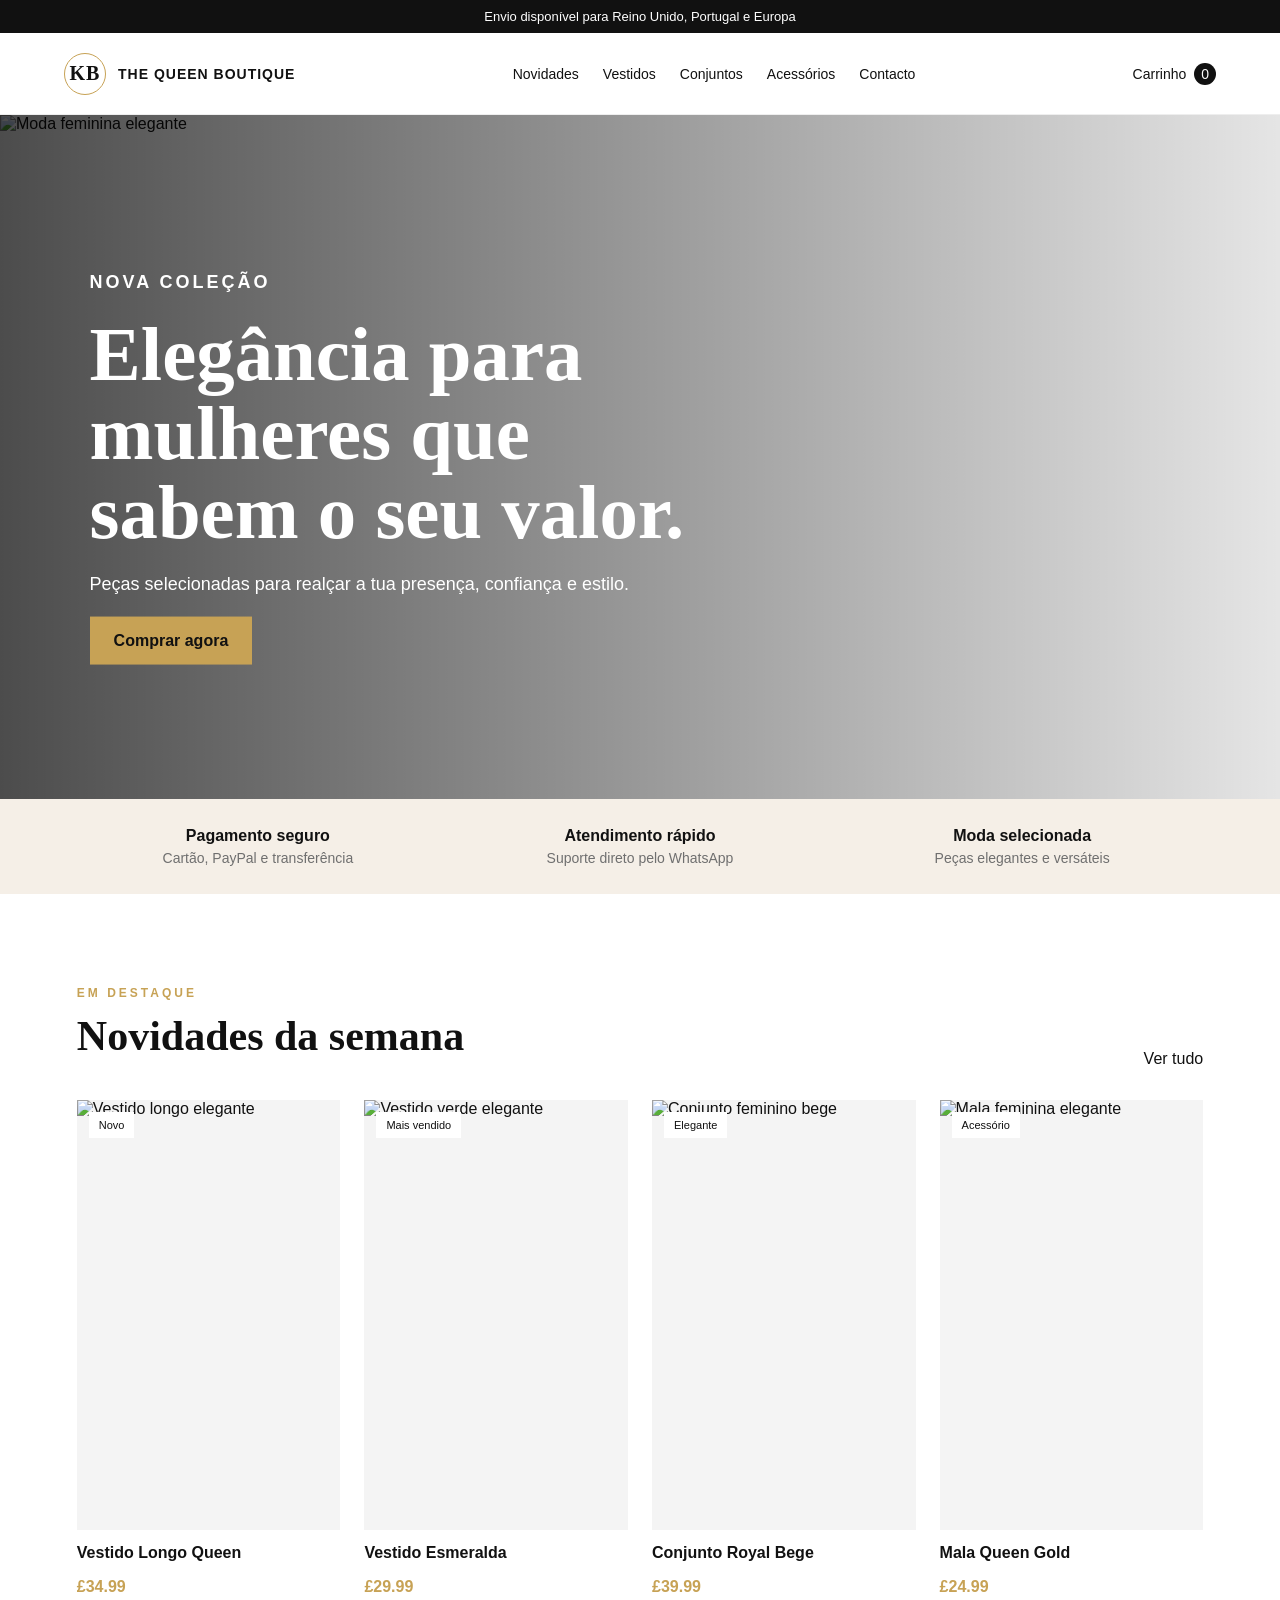
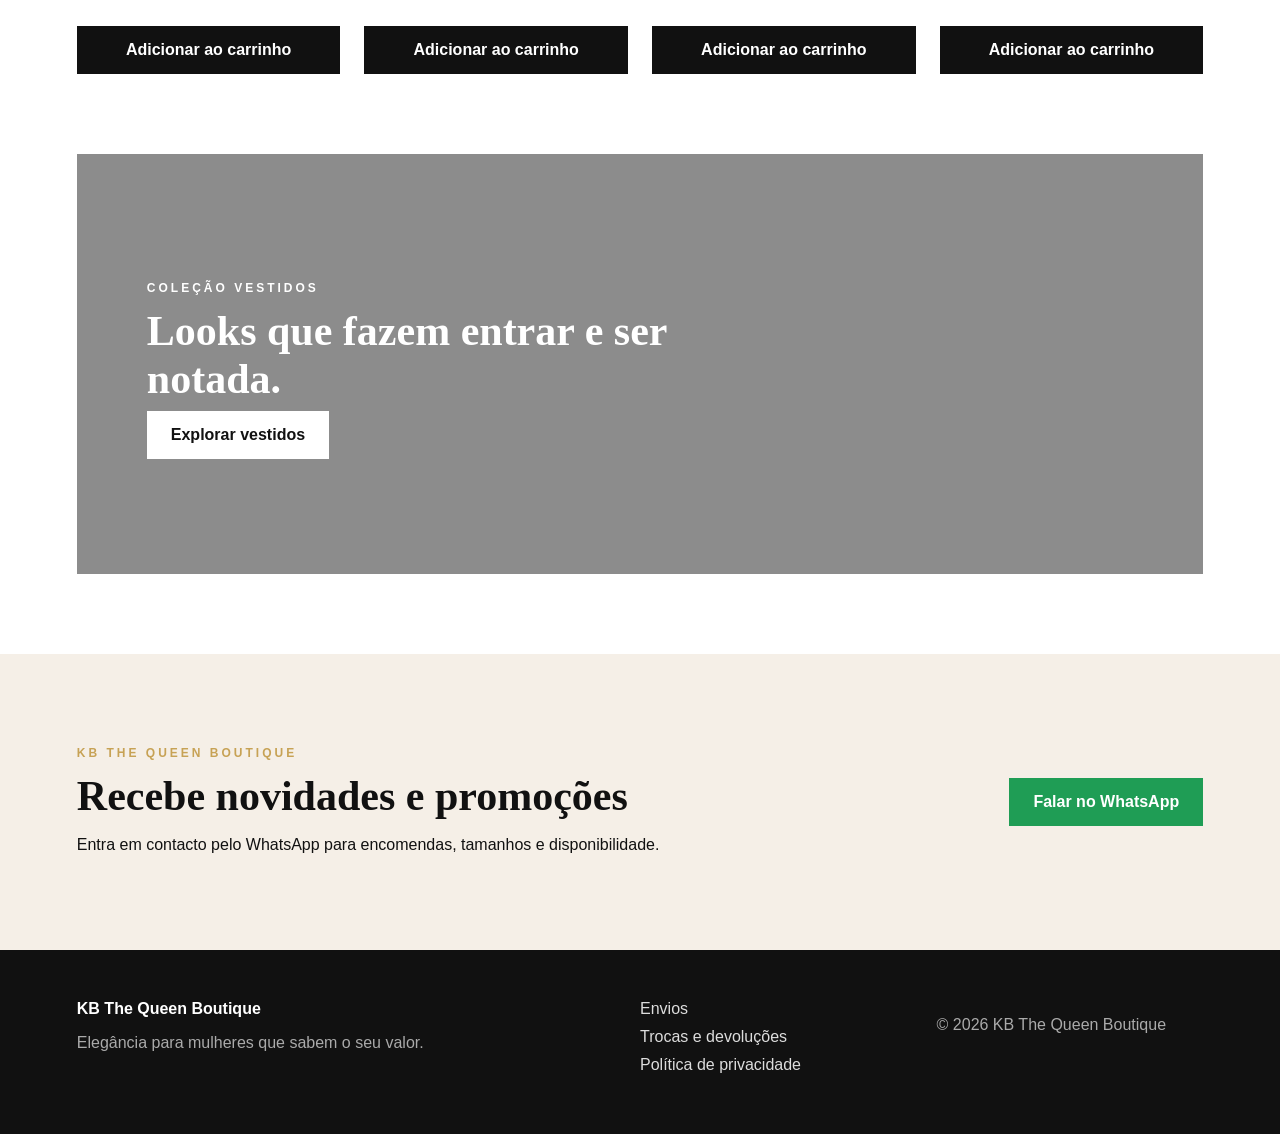
==== index.html @ 650dfbdb "Add files via upload" ====
<!DOCTYPE html>
<html lang="pt">
<head>
  <meta charset="UTF-8" />
  <meta name="viewport" content="width=device-width, initial-scale=1.0" />
  <meta name="description" content="KB The Queen Boutique — moda elegante para mulheres que sabem o seu valor." />
  <title>KB The Queen Boutique</title>
  <link rel="preconnect" href="https://images.unsplash.com">
  <link rel="stylesheet" href="styles.css" />
</head>
<body>
  <div class="topbar">Envio disponível para Reino Unido, Portugal e Europa</div>

  <header class="header">
    <a class="logo" href="index.html">
      <span class="logo-mark">KB</span>
      <span>THE QUEEN BOUTIQUE</span>
    </a>

    <button class="menu-btn" aria-label="Abrir menu" onclick="toggleMenu()">☰</button>

    <nav id="mainNav" class="nav">
      <a href="#novidades">Novidades</a>
      <a href="#vestidos">Vestidos</a>
      <a href="#conjuntos">Conjuntos</a>
      <a href="#acessorios">Acessórios</a>
      <a href="#contacto">Contacto</a>
    </nav>

    <a class="cart-link" href="carrinho.html">Carrinho <span id="cartCount">0</span></a>
  </header>

  <main>
    <section class="hero">
      <div class="hero-overlay"></div>
      <img src="https://images.unsplash.com/photo-1594633312681-425c7b97ccd1?auto=format&fit=crop&w=1800&q=85" alt="Moda feminina elegante" />
      <div class="hero-content">
        <p class="eyebrow">NOVA COLEÇÃO</p>
        <h1>Elegância para mulheres que sabem o seu valor.</h1>
        <p>Peças selecionadas para realçar a tua presença, confiança e estilo.</p>
        <a class="btn primary" href="#novidades">Comprar agora</a>
      </div>
    </section>

    <section class="benefits">
      <div><strong>Pagamento seguro</strong><span>Cartão, PayPal e transferência</span></div>
      <div><strong>Atendimento rápido</strong><span>Suporte direto pelo WhatsApp</span></div>
      <div><strong>Moda selecionada</strong><span>Peças elegantes e versáteis</span></div>
    </section>

    <section class="section" id="novidades">
      <div class="section-heading">
        <div>
          <p class="eyebrow dark">EM DESTAQUE</p>
          <h2>Novidades da semana</h2>
        </div>
        <a href="#catalogo">Ver tudo</a>
      </div>

      <div class="product-grid" id="catalogo">
        <article class="product-card" data-category="vestidos">
          <a href="produto.html?id=1">
            <div class="product-image">
              <span class="badge">Novo</span>
              <img src="https://images.unsplash.com/photo-1566174053879-31528523f8ae?auto=format&fit=crop&w=900&q=85" alt="Vestido longo elegante" />
            </div>
            <div class="product-info">
              <h3>Vestido Longo Queen</h3>
              <p class="price">£34.99</p>
            </div>
          </a>
          <button class="btn secondary" onclick="addToCart(1)">Adicionar ao carrinho</button>
        </article>

        <article class="product-card" data-category="vestidos">
          <a href="produto.html?id=2">
            <div class="product-image">
              <span class="badge">Mais vendido</span>
              <img src="https://images.unsplash.com/photo-1595777457583-95e059d581b8?auto=format&fit=crop&w=900&q=85" alt="Vestido verde elegante" />
            </div>
            <div class="product-info">
              <h3>Vestido Esmeralda</h3>
              <p class="price">£29.99</p>
            </div>
          </a>
          <button class="btn secondary" onclick="addToCart(2)">Adicionar ao carrinho</button>
        </article>

        <article class="product-card" data-category="conjuntos">
          <a href="produto.html?id=3">
            <div class="product-image">
              <span class="badge">Elegante</span>
              <img src="https://images.unsplash.com/photo-1591369822096-ffd140ec948f?auto=format&fit=crop&w=900&q=85" alt="Conjunto feminino bege" />
            </div>
            <div class="product-info">
              <h3>Conjunto Royal Bege</h3>
              <p class="price">£39.99</p>
            </div>
          </a>
          <button class="btn secondary" onclick="addToCart(3)">Adicionar ao carrinho</button>
        </article>

        <article class="product-card" data-category="acessorios">
          <a href="produto.html?id=4">
            <div class="product-image">
              <span class="badge">Acessório</span>
              <img src="https://images.unsplash.com/photo-1566150905458-1bf1fc113f0d?auto=format&fit=crop&w=900&q=85" alt="Mala feminina elegante" />
            </div>
            <div class="product-info">
              <h3>Mala Queen Gold</h3>
              <p class="price">£24.99</p>
            </div>
          </a>
          <button class="btn secondary" onclick="addToCart(4)">Adicionar ao carrinho</button>
        </article>
      </div>
    </section>

    <section class="category-banner" id="vestidos">
      <div>
        <p class="eyebrow">COLEÇÃO VESTIDOS</p>
        <h2>Looks que fazem entrar e ser notada.</h2>
        <a class="btn light" href="#catalogo">Explorar vestidos</a>
      </div>
    </section>

    <section class="section newsletter" id="contacto">
      <div>
        <p class="eyebrow dark">KB THE QUEEN BOUTIQUE</p>
        <h2>Recebe novidades e promoções</h2>
        <p>Entra em contacto pelo WhatsApp para encomendas, tamanhos e disponibilidade.</p>
      </div>
      <a class="btn whatsapp" href="https://wa.me/447404824408?text=Olá%20KB%20The%20Queen%20Boutique,%20quero%20fazer%20uma%20encomenda." target="_blank" rel="noopener">Falar no WhatsApp</a>
    </section>
  </main>

  <footer>
    <div>
      <strong>KB The Queen Boutique</strong>
      <p>Elegância para mulheres que sabem o seu valor.</p>
    </div>
    <div>
      <a href="#">Envios</a>
      <a href="#">Trocas e devoluções</a>
      <a href="#">Política de privacidade</a>
    </div>
    <p>© 2026 KB The Queen Boutique</p>
  </footer>

  <script src="script.js"></script>
</body>
</html>
---- styles.css ----
:root{
  --black:#111;
  --white:#fff;
  --gold:#c7a255;
  --beige:#f5efe7;
  --muted:#6f6f6f;
  --green:#1f9d55;
}
*{box-sizing:border-box}
html{scroll-behavior:smooth}
body{margin:0;font-family:Arial,Helvetica,sans-serif;color:var(--black);background:#fff}
a{text-decoration:none;color:inherit}
img{width:100%;display:block}
button,select{font:inherit}
.topbar{background:#111;color:#fff;text-align:center;padding:9px 16px;font-size:13px}
.header{height:82px;padding:0 5vw;display:flex;align-items:center;justify-content:space-between;border-bottom:1px solid #eee;position:sticky;top:0;background:#fff;z-index:20}
.logo{display:flex;align-items:center;gap:12px;font-weight:700;letter-spacing:1px;font-size:14px}
.logo-mark{width:42px;height:42px;border:1px solid var(--gold);border-radius:50%;display:grid;place-items:center;font-family:Georgia,serif;font-size:20px}
.nav{display:flex;gap:24px;font-size:14px}
.nav a:hover{color:var(--gold)}
.menu-btn{display:none;background:none;border:0;font-size:25px}
.cart-link{font-size:14px}
.cart-link span{background:#111;color:#fff;border-radius:50%;padding:3px 7px;margin-left:4px}
.hero{height:76vh;min-height:560px;position:relative;overflow:hidden}
.hero img{height:100%;object-fit:cover}
.hero-overlay{position:absolute;inset:0;background:linear-gradient(90deg,rgba(0,0,0,.7),rgba(0,0,0,.1))}
.hero-content{position:absolute;left:7vw;top:50%;transform:translateY(-50%);max-width:620px;color:#fff}
.hero h1{font-family:Georgia,serif;font-size:clamp(42px,6vw,78px);line-height:1.03;margin:12px 0 18px}
.hero p{font-size:18px;line-height:1.6}
.eyebrow{letter-spacing:3px;font-size:12px;font-weight:700}
.eyebrow.dark{color:var(--gold)}
.btn{display:inline-block;border:none;padding:15px 24px;text-align:center;cursor:pointer;font-weight:700;transition:.2s}
.btn:hover{transform:translateY(-1px);opacity:.92}
.primary{background:var(--gold);color:#111}
.secondary{background:#111;color:#fff;width:100%}
.light{background:#fff;color:#111}
.whatsapp{background:var(--green);color:#fff}
.full{width:100%;margin-top:12px}
.benefits{display:grid;grid-template-columns:repeat(3,1fr);gap:20px;padding:28px 6vw;background:var(--beige)}
.benefits div{display:flex;flex-direction:column;gap:5px;text-align:center}
.benefits span{color:var(--muted);font-size:14px}
.section{padding:80px 6vw}
.section-heading{display:flex;justify-content:space-between;align-items:end;margin-bottom:32px}
.section h2,.category-banner h2,.newsletter h2{font-family:Georgia,serif;font-size:42px;margin:8px 0}
.product-grid{display:grid;grid-template-columns:repeat(4,1fr);gap:24px}
.product-image{height:430px;position:relative;overflow:hidden;background:#f4f4f4}
.product-image img{height:100%;object-fit:cover;transition:.35s}
.product-card:hover .product-image img{transform:scale(1.03)}
.badge{position:absolute;top:12px;left:12px;background:#fff;padding:7px 10px;font-size:11px;z-index:2}
.product-info{padding:14px 0}
.product-info h3{font-size:16px;margin:0 0 8px}
.price,.product-price{font-weight:700;color:var(--gold)}
.category-banner{margin:0 6vw 80px;min-height:420px;padding:70px;display:flex;align-items:center;color:#fff;background:linear-gradient(rgba(0,0,0,.45),rgba(0,0,0,.45)),url("https://images.unsplash.com/photo-1594633313593-bab3825d0caf?auto=format&fit=crop&w=1800&q=85") center/cover}
.category-banner>div{max-width:530px}
.newsletter{display:flex;justify-content:space-between;align-items:center;background:var(--beige)}
.newsletter>div{max-width:650px}
footer{background:#111;color:#fff;padding:50px 6vw;display:grid;grid-template-columns:2fr 1fr 1fr;gap:30px}
footer a{display:block;margin-bottom:10px;color:#ddd}
footer p{color:#aaa}
.product-page{padding:70px 7vw;display:grid;grid-template-columns:1.2fr 1fr;gap:70px}
.product-gallery img{height:720px;object-fit:cover}
.product-detail{padding-top:40px}
.product-detail h1,.cart-page h1{font-family:Georgia,serif;font-size:48px}
.product-detail label{display:block;margin-top:28px;margin-bottom:8px;font-weight:700}
.product-detail select{width:100%;padding:14px;border:1px solid #ccc}
.details-box{margin-top:28px;padding:20px;background:var(--beige)}
.cart-page{padding:70px 7vw;max-width:1100px;margin:auto}
.cart-row{display:grid;grid-template-columns:100px 1fr auto auto;gap:20px;align-items:center;border-bottom:1px solid #eee;padding:18px 0}
.cart-row img{height:120px;object-fit:cover}
.cart-row button{background:none;border:0;text-decoration:underline;cursor:pointer}
.cart-summary{max-width:440px;margin-left:auto;margin-top:35px}
.cart-summary>div{display:flex;justify-content:space-between;font-size:24px;margin-bottom:15px}
.empty-cart{padding:40px;background:var(--beige);text-align:center}

@media(max-width:900px){
  .menu-btn{display:block}
  .nav{display:none;position:absolute;top:82px;left:0;right:0;background:#fff;flex-direction:column;padding:25px 6vw;border-bottom:1px solid #ddd}
  .nav.open{display:flex}
  .logo span:last-child{display:none}
  .hero{height:70vh;min-height:520px}
  .benefits{grid-template-columns:1fr}
  .product-grid{grid-template-columns:repeat(2,1fr)}
  .product-image{height:360px}
  .newsletter{display:block}
  .newsletter .btn{margin-top:20px}
  footer{grid-template-columns:1fr}
  .product-page{grid-template-columns:1fr;gap:20px;padding:30px 5vw}
  .product-gallery img{height:520px}
}
@media(max-width:560px){
  .header{padding:0 16px}
  .hero-content{left:22px;right:22px}
  .hero h1{font-size:42px}
  .hero p{font-size:16px}
  .section{padding:60px 18px}
  .section-heading{align-items:start}
  .section h2,.category-banner h2,.newsletter h2{font-size:34px}
  .product-grid{grid-template-columns:1fr 1fr;gap:12px}
  .product-image{height:260px}
  .product-info h3{font-size:14px}
  .category-banner{margin:0 18px 60px;padding:30px;min-height:380px}
  .newsletter{padding:50px 22px}
  .cart-row{grid-template-columns:80px 1fr}
  .cart-row .row-price,.cart-row button{grid-column:2}
}
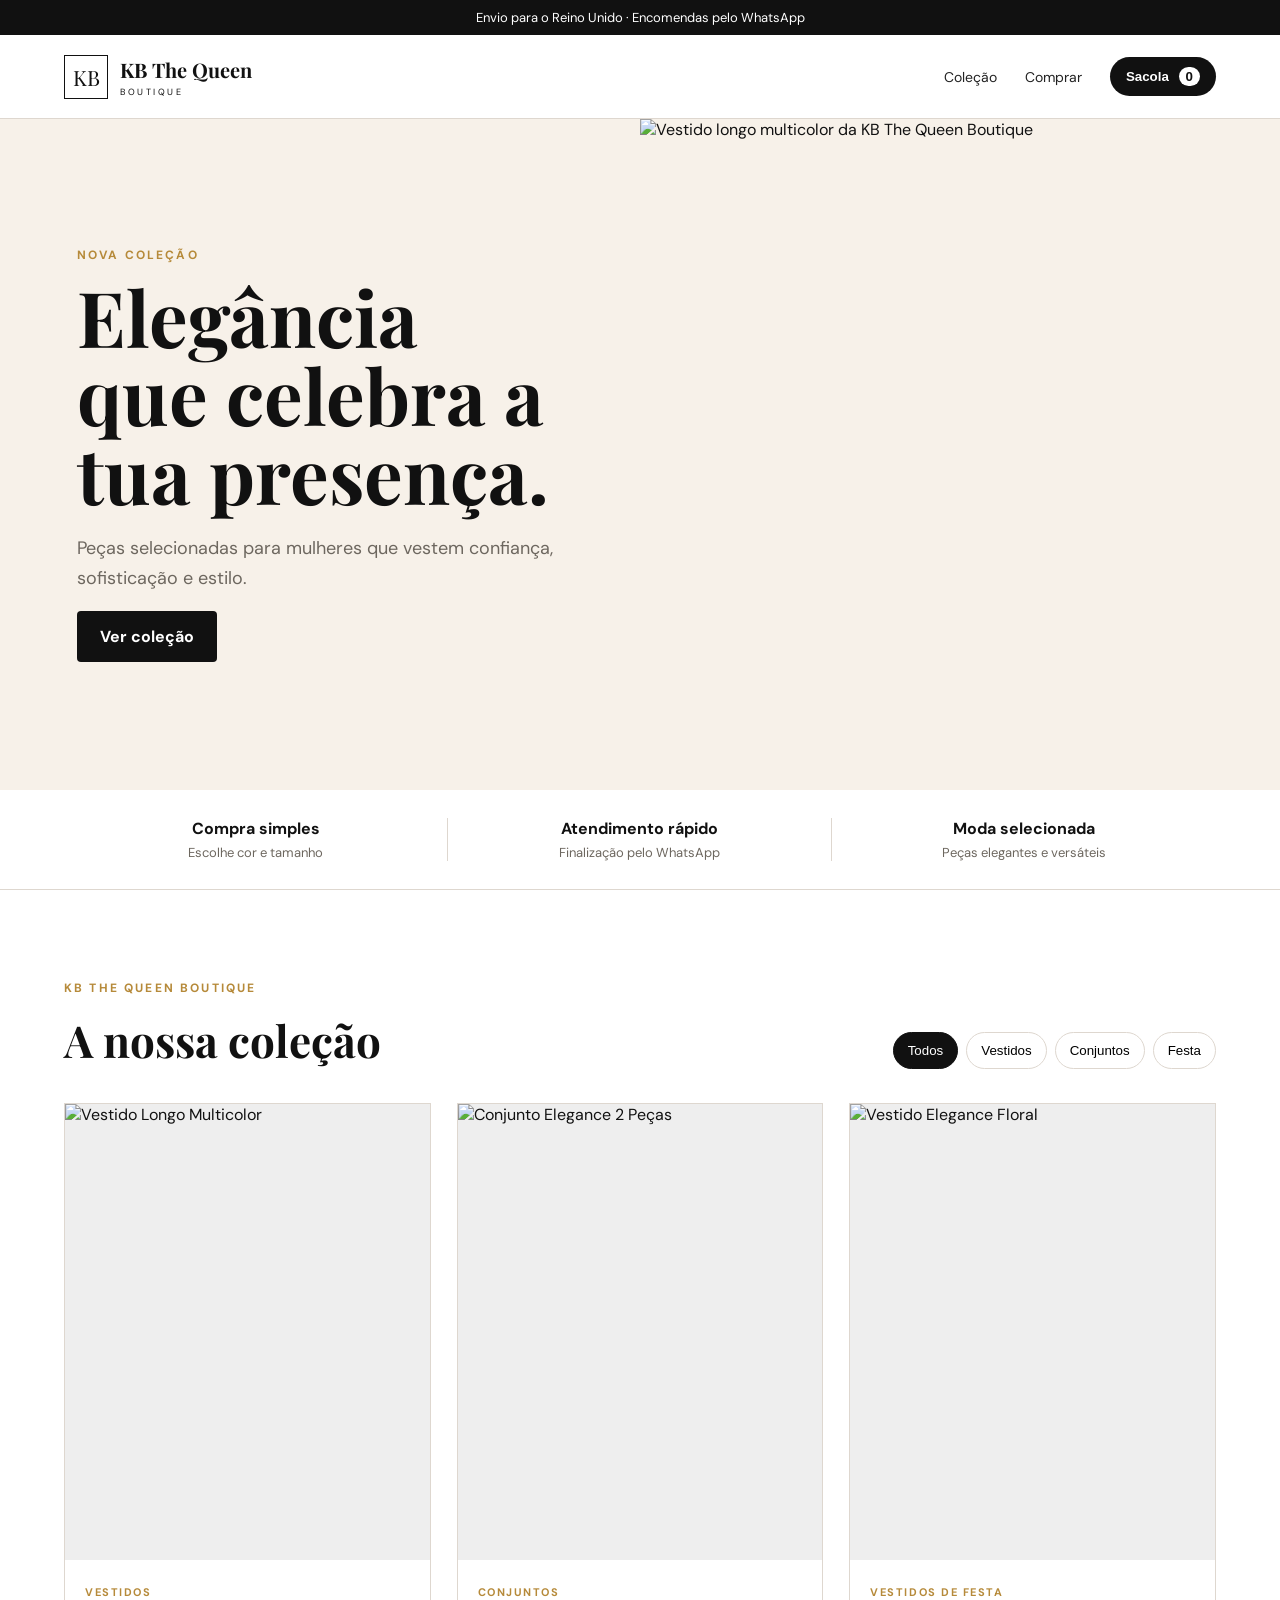
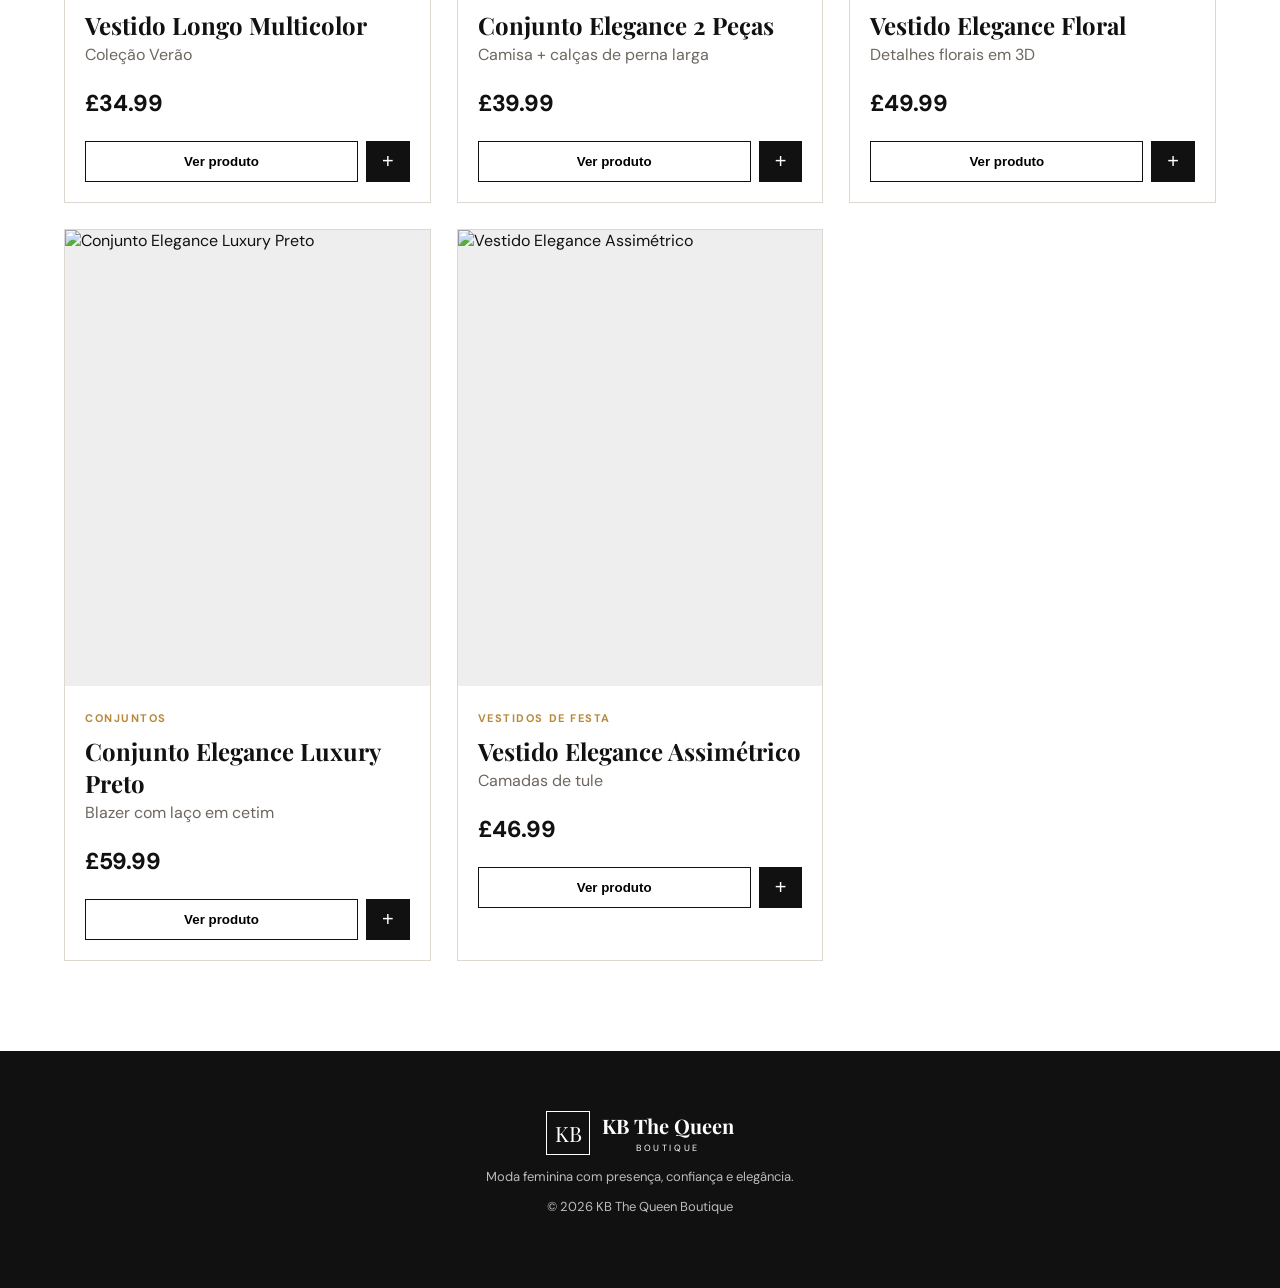
==== commit 76282c7f: "Add files via upload" ====
--- a/index.html
+++ b/index.html
@@ -1,152 +1,108 @@
-<!DOCTYPE html>
+<!doctype html>
 <html lang="pt">
 <head>
-  <meta charset="UTF-8" />
-  <meta name="viewport" content="width=device-width, initial-scale=1.0" />
-  <meta name="description" content="KB The Queen Boutique — moda elegante para mulheres que sabem o seu valor." />
+  <meta charset="utf-8">
+  <meta name="viewport" content="width=device-width, initial-scale=1">
+  <meta name="description" content="KB The Queen Boutique — moda feminina elegante, moderna e sofisticada.">
   <title>KB The Queen Boutique</title>
-  <link rel="preconnect" href="https://images.unsplash.com">
-  <link rel="stylesheet" href="styles.css" />
+  <link rel="preconnect" href="https://fonts.googleapis.com">
+  <link rel="preconnect" href="https://fonts.gstatic.com" crossorigin>
+  <link href="https://fonts.googleapis.com/css2?family=DM+Sans:wght@400;500;600;700&family=Playfair+Display:wght@600;700&display=swap" rel="stylesheet">
+  <link rel="stylesheet" href="styles.css">
 </head>
 <body>
-  <div class="topbar">Envio disponível para Reino Unido, Portugal e Europa</div>
-
-  <header class="header">
-    <a class="logo" href="index.html">
-      <span class="logo-mark">KB</span>
-      <span>THE QUEEN BOUTIQUE</span>
-    </a>
-
-    <button class="menu-btn" aria-label="Abrir menu" onclick="toggleMenu()">☰</button>
-
-    <nav id="mainNav" class="nav">
-      <a href="#novidades">Novidades</a>
-      <a href="#vestidos">Vestidos</a>
-      <a href="#conjuntos">Conjuntos</a>
-      <a href="#acessorios">Acessórios</a>
-      <a href="#contacto">Contacto</a>
+  <div class="topbar">Envio para o Reino Unido · Encomendas pelo WhatsApp</div>
+  <header class="site-header">
+    <a class="brand" href="#inicio"><span class="brand-mark">KB</span><span><strong>KB The Queen</strong><small>BOUTIQUE</small></span></a>
+    <nav>
+      <a href="#colecao">Coleção</a>
+      <a href="#vantagens">Comprar</a>
+      <button id="cartBtn" class="cart-button" aria-label="Abrir carrinho">Sacola <span id="cartCount">0</span></button>
     </nav>
-
-    <a class="cart-link" href="carrinho.html">Carrinho <span id="cartCount">0</span></a>
   </header>
 
   <main>
-    <section class="hero">
-      <div class="hero-overlay"></div>
-      <img src="https://images.unsplash.com/photo-1594633312681-425c7b97ccd1?auto=format&fit=crop&w=1800&q=85" alt="Moda feminina elegante" />
-      <div class="hero-content">
+    <section id="inicio" class="hero">
+      <div class="hero-copy">
         <p class="eyebrow">NOVA COLEÇÃO</p>
-        <h1>Elegância para mulheres que sabem o seu valor.</h1>
-        <p>Peças selecionadas para realçar a tua presença, confiança e estilo.</p>
-        <a class="btn primary" href="#novidades">Comprar agora</a>
+        <h1>Elegância que celebra a tua presença.</h1>
+        <p>Peças selecionadas para mulheres que vestem confiança, sofisticação e estilo.</p>
+        <a class="primary-btn" href="#colecao">Ver coleção</a>
       </div>
+      <div class="hero-image"><img src="assets/p1-frente.png" alt="Vestido longo multicolor da KB The Queen Boutique"></div>
     </section>
 
-    <section class="benefits">
-      <div><strong>Pagamento seguro</strong><span>Cartão, PayPal e transferência</span></div>
-      <div><strong>Atendimento rápido</strong><span>Suporte direto pelo WhatsApp</span></div>
-      <div><strong>Moda selecionada</strong><span>Peças elegantes e versáteis</span></div>
+    <section id="vantagens" class="benefits">
+      <article><strong>Compra simples</strong><span>Escolhe cor e tamanho</span></article>
+      <article><strong>Atendimento rápido</strong><span>Finalização pelo WhatsApp</span></article>
+      <article><strong>Moda selecionada</strong><span>Peças elegantes e versáteis</span></article>
     </section>
 
-    <section class="section" id="novidades">
+    <section id="colecao" class="collection">
       <div class="section-heading">
-        <div>
-          <p class="eyebrow dark">EM DESTAQUE</p>
-          <h2>Novidades da semana</h2>
+        <div><p class="eyebrow">KB THE QUEEN BOUTIQUE</p><h2>A nossa coleção</h2></div>
+        <div class="filters">
+          <button class="filter active" data-filter="Todos">Todos</button>
+          <button class="filter" data-filter="Vestidos">Vestidos</button>
+          <button class="filter" data-filter="Conjuntos">Conjuntos</button>
+          <button class="filter" data-filter="Vestidos de Festa">Festa</button>
         </div>
-        <a href="#catalogo">Ver tudo</a>
       </div>
-
-      <div class="product-grid" id="catalogo">
-        <article class="product-card" data-category="vestidos">
-          <a href="produto.html?id=1">
-            <div class="product-image">
-              <span class="badge">Novo</span>
-              <img src="https://images.unsplash.com/photo-1566174053879-31528523f8ae?auto=format&fit=crop&w=900&q=85" alt="Vestido longo elegante" />
-            </div>
-            <div class="product-info">
-              <h3>Vestido Longo Queen</h3>
-              <p class="price">£34.99</p>
-            </div>
-          </a>
-          <button class="btn secondary" onclick="addToCart(1)">Adicionar ao carrinho</button>
-        </article>
-
-        <article class="product-card" data-category="vestidos">
-          <a href="produto.html?id=2">
-            <div class="product-image">
-              <span class="badge">Mais vendido</span>
-              <img src="https://images.unsplash.com/photo-1595777457583-95e059d581b8?auto=format&fit=crop&w=900&q=85" alt="Vestido verde elegante" />
-            </div>
-            <div class="product-info">
-              <h3>Vestido Esmeralda</h3>
-              <p class="price">£29.99</p>
-            </div>
-          </a>
-          <button class="btn secondary" onclick="addToCart(2)">Adicionar ao carrinho</button>
-        </article>
-
-        <article class="product-card" data-category="conjuntos">
-          <a href="produto.html?id=3">
-            <div class="product-image">
-              <span class="badge">Elegante</span>
-              <img src="https://images.unsplash.com/photo-1591369822096-ffd140ec948f?auto=format&fit=crop&w=900&q=85" alt="Conjunto feminino bege" />
-            </div>
-            <div class="product-info">
-              <h3>Conjunto Royal Bege</h3>
-              <p class="price">£39.99</p>
-            </div>
-          </a>
-          <button class="btn secondary" onclick="addToCart(3)">Adicionar ao carrinho</button>
-        </article>
-
-        <article class="product-card" data-category="acessorios">
-          <a href="produto.html?id=4">
-            <div class="product-image">
-              <span class="badge">Acessório</span>
-              <img src="https://images.unsplash.com/photo-1566150905458-1bf1fc113f0d?auto=format&fit=crop&w=900&q=85" alt="Mala feminina elegante" />
-            </div>
-            <div class="product-info">
-              <h3>Mala Queen Gold</h3>
-              <p class="price">£24.99</p>
-            </div>
-          </a>
-          <button class="btn secondary" onclick="addToCart(4)">Adicionar ao carrinho</button>
-        </article>
-      </div>
-    </section>
-
-    <section class="category-banner" id="vestidos">
-      <div>
-        <p class="eyebrow">COLEÇÃO VESTIDOS</p>
-        <h2>Looks que fazem entrar e ser notada.</h2>
-        <a class="btn light" href="#catalogo">Explorar vestidos</a>
-      </div>
-    </section>
-
-    <section class="section newsletter" id="contacto">
-      <div>
-        <p class="eyebrow dark">KB THE QUEEN BOUTIQUE</p>
-        <h2>Recebe novidades e promoções</h2>
-        <p>Entra em contacto pelo WhatsApp para encomendas, tamanhos e disponibilidade.</p>
-      </div>
-      <a class="btn whatsapp" href="https://wa.me/447404824408?text=Olá%20KB%20The%20Queen%20Boutique,%20quero%20fazer%20uma%20encomenda." target="_blank" rel="noopener">Falar no WhatsApp</a>
+      <div id="productGrid" class="product-grid"></div>
     </section>
   </main>
 
   <footer>
-    <div>
-      <strong>KB The Queen Boutique</strong>
-      <p>Elegância para mulheres que sabem o seu valor.</p>
-    </div>
-    <div>
-      <a href="#">Envios</a>
-      <a href="#">Trocas e devoluções</a>
-      <a href="#">Política de privacidade</a>
-    </div>
+    <div class="brand footer-brand"><span class="brand-mark">KB</span><span><strong>KB The Queen</strong><small>BOUTIQUE</small></span></div>
+    <p>Moda feminina com presença, confiança e elegância.</p>
     <p>© 2026 KB The Queen Boutique</p>
   </footer>
 
+  <div id="productModal" class="modal" aria-hidden="true">
+    <div class="modal-backdrop" data-close-modal></div>
+    <div class="modal-panel product-modal-panel">
+      <button class="close-btn" data-close-modal aria-label="Fechar">×</button>
+      <div class="product-layout">
+        <div>
+          <div id="mediaStage" class="media-stage"></div>
+          <div id="mediaThumbs" class="media-thumbs"></div>
+        </div>
+        <div class="product-info">
+          <p id="modalCategory" class="eyebrow"></p>
+          <h2 id="modalName"></h2>
+          <p id="modalSubtitle" class="subtitle"></p>
+          <p id="modalPrice" class="price"></p>
+          <p id="modalDescription"></p>
+
+          <div class="selector-group">
+            <strong>Cor</strong>
+            <div id="colorOptions" class="option-list"></div>
+          </div>
+          <div class="selector-group">
+            <strong>Tamanho</strong>
+            <div id="sizeOptions" class="option-list"></div>
+          </div>
+          <p id="modalNote" class="note"></p>
+          <button id="addToCartBtn" class="primary-btn full">Adicionar à sacola</button>
+          <button id="buyNowBtn" class="whatsapp-btn full">Comprar pelo WhatsApp</button>
+        </div>
+      </div>
+    </div>
+  </div>
+
+  <aside id="cartDrawer" class="cart-drawer" aria-hidden="true">
+    <div class="drawer-backdrop" data-close-cart></div>
+    <div class="drawer-panel">
+      <div class="drawer-header"><h2>A tua sacola</h2><button class="close-btn" data-close-cart>×</button></div>
+      <div id="cartItems" class="cart-items"></div>
+      <div class="cart-summary">
+        <div><span>Total</span><strong id="cartTotal">£0.00</strong></div>
+        <button id="checkoutBtn" class="whatsapp-btn full">Finalizar pelo WhatsApp</button>
+        <button id="clearCartBtn" class="text-btn">Limpar sacola</button>
+      </div>
+    </div>
+  </aside>
+
   <script src="script.js"></script>
 </body>
-</html>
+</html>
--- a/styles.css
+++ b/styles.css
@@ -1,105 +1,4 @@
-:root{
-  --black:#111;
-  --white:#fff;
-  --gold:#c7a255;
-  --beige:#f5efe7;
-  --muted:#6f6f6f;
-  --green:#1f9d55;
-}
-*{box-sizing:border-box}
-html{scroll-behavior:smooth}
-body{margin:0;font-family:Arial,Helvetica,sans-serif;color:var(--black);background:#fff}
-a{text-decoration:none;color:inherit}
-img{width:100%;display:block}
-button,select{font:inherit}
-.topbar{background:#111;color:#fff;text-align:center;padding:9px 16px;font-size:13px}
-.header{height:82px;padding:0 5vw;display:flex;align-items:center;justify-content:space-between;border-bottom:1px solid #eee;position:sticky;top:0;background:#fff;z-index:20}
-.logo{display:flex;align-items:center;gap:12px;font-weight:700;letter-spacing:1px;font-size:14px}
-.logo-mark{width:42px;height:42px;border:1px solid var(--gold);border-radius:50%;display:grid;place-items:center;font-family:Georgia,serif;font-size:20px}
-.nav{display:flex;gap:24px;font-size:14px}
-.nav a:hover{color:var(--gold)}
-.menu-btn{display:none;background:none;border:0;font-size:25px}
-.cart-link{font-size:14px}
-.cart-link span{background:#111;color:#fff;border-radius:50%;padding:3px 7px;margin-left:4px}
-.hero{height:76vh;min-height:560px;position:relative;overflow:hidden}
-.hero img{height:100%;object-fit:cover}
-.hero-overlay{position:absolute;inset:0;background:linear-gradient(90deg,rgba(0,0,0,.7),rgba(0,0,0,.1))}
-.hero-content{position:absolute;left:7vw;top:50%;transform:translateY(-50%);max-width:620px;color:#fff}
-.hero h1{font-family:Georgia,serif;font-size:clamp(42px,6vw,78px);line-height:1.03;margin:12px 0 18px}
-.hero p{font-size:18px;line-height:1.6}
-.eyebrow{letter-spacing:3px;font-size:12px;font-weight:700}
-.eyebrow.dark{color:var(--gold)}
-.btn{display:inline-block;border:none;padding:15px 24px;text-align:center;cursor:pointer;font-weight:700;transition:.2s}
-.btn:hover{transform:translateY(-1px);opacity:.92}
-.primary{background:var(--gold);color:#111}
-.secondary{background:#111;color:#fff;width:100%}
-.light{background:#fff;color:#111}
-.whatsapp{background:var(--green);color:#fff}
-.full{width:100%;margin-top:12px}
-.benefits{display:grid;grid-template-columns:repeat(3,1fr);gap:20px;padding:28px 6vw;background:var(--beige)}
-.benefits div{display:flex;flex-direction:column;gap:5px;text-align:center}
-.benefits span{color:var(--muted);font-size:14px}
-.section{padding:80px 6vw}
-.section-heading{display:flex;justify-content:space-between;align-items:end;margin-bottom:32px}
-.section h2,.category-banner h2,.newsletter h2{font-family:Georgia,serif;font-size:42px;margin:8px 0}
-.product-grid{display:grid;grid-template-columns:repeat(4,1fr);gap:24px}
-.product-image{height:430px;position:relative;overflow:hidden;background:#f4f4f4}
-.product-image img{height:100%;object-fit:cover;transition:.35s}
-.product-card:hover .product-image img{transform:scale(1.03)}
-.badge{position:absolute;top:12px;left:12px;background:#fff;padding:7px 10px;font-size:11px;z-index:2}
-.product-info{padding:14px 0}
-.product-info h3{font-size:16px;margin:0 0 8px}
-.price,.product-price{font-weight:700;color:var(--gold)}
-.category-banner{margin:0 6vw 80px;min-height:420px;padding:70px;display:flex;align-items:center;color:#fff;background:linear-gradient(rgba(0,0,0,.45),rgba(0,0,0,.45)),url("https://images.unsplash.com/photo-1594633313593-bab3825d0caf?auto=format&fit=crop&w=1800&q=85") center/cover}
-.category-banner>div{max-width:530px}
-.newsletter{display:flex;justify-content:space-between;align-items:center;background:var(--beige)}
-.newsletter>div{max-width:650px}
-footer{background:#111;color:#fff;padding:50px 6vw;display:grid;grid-template-columns:2fr 1fr 1fr;gap:30px}
-footer a{display:block;margin-bottom:10px;color:#ddd}
-footer p{color:#aaa}
-.product-page{padding:70px 7vw;display:grid;grid-template-columns:1.2fr 1fr;gap:70px}
-.product-gallery img{height:720px;object-fit:cover}
-.product-detail{padding-top:40px}
-.product-detail h1,.cart-page h1{font-family:Georgia,serif;font-size:48px}
-.product-detail label{display:block;margin-top:28px;margin-bottom:8px;font-weight:700}
-.product-detail select{width:100%;padding:14px;border:1px solid #ccc}
-.details-box{margin-top:28px;padding:20px;background:var(--beige)}
-.cart-page{padding:70px 7vw;max-width:1100px;margin:auto}
-.cart-row{display:grid;grid-template-columns:100px 1fr auto auto;gap:20px;align-items:center;border-bottom:1px solid #eee;padding:18px 0}
-.cart-row img{height:120px;object-fit:cover}
-.cart-row button{background:none;border:0;text-decoration:underline;cursor:pointer}
-.cart-summary{max-width:440px;margin-left:auto;margin-top:35px}
-.cart-summary>div{display:flex;justify-content:space-between;font-size:24px;margin-bottom:15px}
-.empty-cart{padding:40px;background:var(--beige);text-align:center}
-
-@media(max-width:900px){
-  .menu-btn{display:block}
-  .nav{display:none;position:absolute;top:82px;left:0;right:0;background:#fff;flex-direction:column;padding:25px 6vw;border-bottom:1px solid #ddd}
-  .nav.open{display:flex}
-  .logo span:last-child{display:none}
-  .hero{height:70vh;min-height:520px}
-  .benefits{grid-template-columns:1fr}
-  .product-grid{grid-template-columns:repeat(2,1fr)}
-  .product-image{height:360px}
-  .newsletter{display:block}
-  .newsletter .btn{margin-top:20px}
-  footer{grid-template-columns:1fr}
-  .product-page{grid-template-columns:1fr;gap:20px;padding:30px 5vw}
-  .product-gallery img{height:520px}
-}
-@media(max-width:560px){
-  .header{padding:0 16px}
-  .hero-content{left:22px;right:22px}
-  .hero h1{font-size:42px}
-  .hero p{font-size:16px}
-  .section{padding:60px 18px}
-  .section-heading{align-items:start}
-  .section h2,.category-banner h2,.newsletter h2{font-size:34px}
-  .product-grid{grid-template-columns:1fr 1fr;gap:12px}
-  .product-image{height:260px}
-  .product-info h3{font-size:14px}
-  .category-banner{margin:0 18px 60px;padding:30px;min-height:380px}
-  .newsletter{padding:50px 22px}
-  .cart-row{grid-template-columns:80px 1fr}
-  .cart-row .row-price,.cart-row button{grid-column:2}
-}
+:root{--black:#111;--cream:#f7f1e9;--gold:#b68a3a;--muted:#6d675f;--line:#ded7cf;--white:#fff;--green:#1f7a4d}
+*{box-sizing:border-box}html{scroll-behavior:smooth}body{margin:0;font-family:"DM Sans",sans-serif;color:var(--black);background:#fff}.topbar{background:#111;color:#fff;text-align:center;padding:9px 16px;font-size:13px}.site-header{height:84px;display:flex;align-items:center;justify-content:space-between;padding:0 5vw;border-bottom:1px solid var(--line);position:sticky;top:0;background:rgba(255,255,255,.96);backdrop-filter:blur(12px);z-index:20}.brand{display:flex;align-items:center;gap:12px;text-decoration:none;color:#111}.brand-mark{display:grid;place-items:center;width:44px;height:44px;border:1px solid var(--black);font-family:"Playfair Display";font-size:21px}.brand strong{display:block;font-family:"Playfair Display";font-size:20px}.brand small{display:block;letter-spacing:.28em;font-size:9px;margin-top:3px}.site-header nav{display:flex;align-items:center;gap:28px}.site-header nav a{color:#222;text-decoration:none;font-size:14px}.cart-button{border:0;background:#111;color:#fff;padding:12px 16px;border-radius:999px;font-weight:700}.cart-button span{background:#fff;color:#111;border-radius:999px;padding:2px 7px;margin-left:6px}.hero{min-height:630px;display:grid;grid-template-columns:1fr 1fr;background:var(--cream);overflow:hidden}.hero-copy{padding:10vw 6vw;align-self:center}.eyebrow{letter-spacing:.18em;font-size:12px;font-weight:700;color:var(--gold);margin:0 0 14px}.hero h1{font-family:"Playfair Display";font-size:clamp(46px,6vw,82px);line-height:1.02;margin:0 0 22px;max-width:720px}.hero-copy>p:not(.eyebrow){font-size:18px;line-height:1.65;color:var(--muted);max-width:560px}.hero-image{min-height:630px}.hero-image img{width:100%;height:100%;object-fit:cover;object-position:center top}.primary-btn,.whatsapp-btn{display:inline-flex;align-items:center;justify-content:center;border:0;text-decoration:none;padding:15px 23px;font-weight:700;cursor:pointer;border-radius:4px}.primary-btn{background:#111;color:#fff}.whatsapp-btn{background:#1f9d5a;color:#fff}.full{width:100%;margin-top:10px}.benefits{display:grid;grid-template-columns:repeat(3,1fr);padding:28px 5vw;border-bottom:1px solid var(--line)}.benefits article{text-align:center;border-right:1px solid var(--line)}.benefits article:last-child{border-right:0}.benefits strong,.benefits span{display:block}.benefits span{color:var(--muted);font-size:13px;margin-top:5px}.collection{padding:90px 5vw}.section-heading{display:flex;justify-content:space-between;align-items:flex-end;margin-bottom:34px}.section-heading h2{font-family:"Playfair Display";font-size:44px;margin:0}.filters{display:flex;gap:8px;flex-wrap:wrap}.filter{border:1px solid var(--line);background:#fff;padding:10px 14px;border-radius:999px;cursor:pointer}.filter.active{background:#111;color:#fff;border-color:#111}.product-grid{display:grid;grid-template-columns:repeat(3,minmax(0,1fr));gap:26px}.product-card{border:1px solid var(--line);background:#fff;overflow:hidden;transition:.2s}.product-card:hover{transform:translateY(-4px);box-shadow:0 18px 45px rgba(0,0,0,.09)}.product-image{aspect-ratio:4/5;overflow:hidden;background:#eee;cursor:pointer}.product-image img{width:100%;height:100%;object-fit:cover;object-position:center top;transition:.35s}.product-card:hover img{transform:scale(1.025)}.product-card-body{padding:20px}.product-category{font-size:11px;letter-spacing:.14em;color:var(--gold);font-weight:700}.product-card h3{font-family:"Playfair Display";font-size:24px;margin:8px 0 3px}.product-card .subtitle{color:var(--muted);margin:0 0 12px}.price{font-size:23px;font-weight:800}.card-actions{display:grid;grid-template-columns:1fr auto;gap:8px}.view-btn{border:1px solid #111;background:#fff;padding:12px;font-weight:700;cursor:pointer}.quick-add{border:0;background:#111;color:#fff;padding:0 16px;font-size:20px;cursor:pointer}.modal{position:fixed;inset:0;z-index:50;display:none}.modal.open{display:block}.modal-backdrop,.drawer-backdrop{position:absolute;inset:0;background:rgba(0,0,0,.56)}.modal-panel{position:relative;background:#fff;width:min(1180px,94vw);max-height:92vh;overflow:auto;margin:4vh auto;padding:34px;z-index:2}.close-btn{border:0;background:transparent;font-size:34px;line-height:1;cursor:pointer}.modal-panel>.close-btn{position:absolute;right:18px;top:14px;z-index:5}.product-layout{display:grid;grid-template-columns:1.15fr .85fr;gap:40px}.media-stage{aspect-ratio:4/5;background:#f0eee9;display:grid;place-items:center;overflow:hidden}.media-stage img,.media-stage video{width:100%;height:100%;object-fit:contain}.media-thumbs{display:flex;gap:10px;overflow:auto;padding-top:12px}.media-thumb{width:80px;height:95px;flex:0 0 auto;border:2px solid transparent;background:#eee;padding:0;cursor:pointer}.media-thumb.active{border-color:#111}.media-thumb img,.media-thumb video{width:100%;height:100%;object-fit:cover}.product-info{padding:30px 10px}.product-info h2{font-family:"Playfair Display";font-size:44px;line-height:1.05;margin:0 0 5px}.subtitle{color:var(--muted)}.selector-group{margin-top:24px}.option-list{display:flex;gap:8px;flex-wrap:wrap;margin-top:10px}.option{border:1px solid var(--line);background:#fff;padding:10px 13px;cursor:pointer}.option.selected{border-color:#111;background:#111;color:#fff}.note{font-size:12px;color:var(--muted);margin-top:20px}.cart-drawer{position:fixed;inset:0;display:none;z-index:60}.cart-drawer.open{display:block}.drawer-panel{position:absolute;right:0;top:0;height:100%;width:min(440px,94vw);background:#fff;z-index:2;display:flex;flex-direction:column}.drawer-header{display:flex;align-items:center;justify-content:space-between;padding:22px;border-bottom:1px solid var(--line)}.drawer-header h2{font-family:"Playfair Display";margin:0}.cart-items{padding:18px;overflow:auto;flex:1}.cart-item{display:grid;grid-template-columns:76px 1fr auto;gap:12px;padding:12px 0;border-bottom:1px solid var(--line)}.cart-item img{width:76px;height:94px;object-fit:cover}.cart-item h4{margin:0 0 5px}.cart-item p{font-size:12px;color:var(--muted);margin:3px 0}.remove-item{border:0;background:transparent;font-size:22px;cursor:pointer}.empty-cart{color:var(--muted);text-align:center;padding:50px 20px}.cart-summary{padding:22px;border-top:1px solid var(--line)}.cart-summary>div{display:flex;justify-content:space-between;font-size:20px;margin-bottom:8px}.text-btn{border:0;background:transparent;text-decoration:underline;width:100%;padding:12px;cursor:pointer}footer{background:#111;color:#fff;text-align:center;padding:60px 20px}.footer-brand{justify-content:center;color:#fff}.footer-brand .brand-mark{border-color:#fff}footer p{color:#bbb;font-size:13px}
+@media(max-width:900px){.site-header nav a{display:none}.hero{grid-template-columns:1fr}.hero-copy{padding:80px 6vw}.hero-image{min-height:520px}.benefits{grid-template-columns:1fr;padding:12px 6vw}.benefits article{border-right:0;border-bottom:1px solid var(--line);padding:15px}.product-grid{grid-template-columns:repeat(2,1fr)}.section-heading{align-items:flex-start;gap:20px;flex-direction:column}.product-layout{grid-template-columns:1fr}.modal-panel{padding:18px}.product-info h2{font-size:34px}}
+@media(max-width:560px){.site-header{padding:0 16px}.brand strong{font-size:16px}.hero h1{font-size:44px}.product-grid{grid-template-columns:1fr}.collection{padding:65px 16px}.section-heading h2{font-size:38px}.product-card h3{font-size:22px}.product-layout{gap:12px}.product-info{padding:12px 0}.media-stage{aspect-ratio:3/4}}
